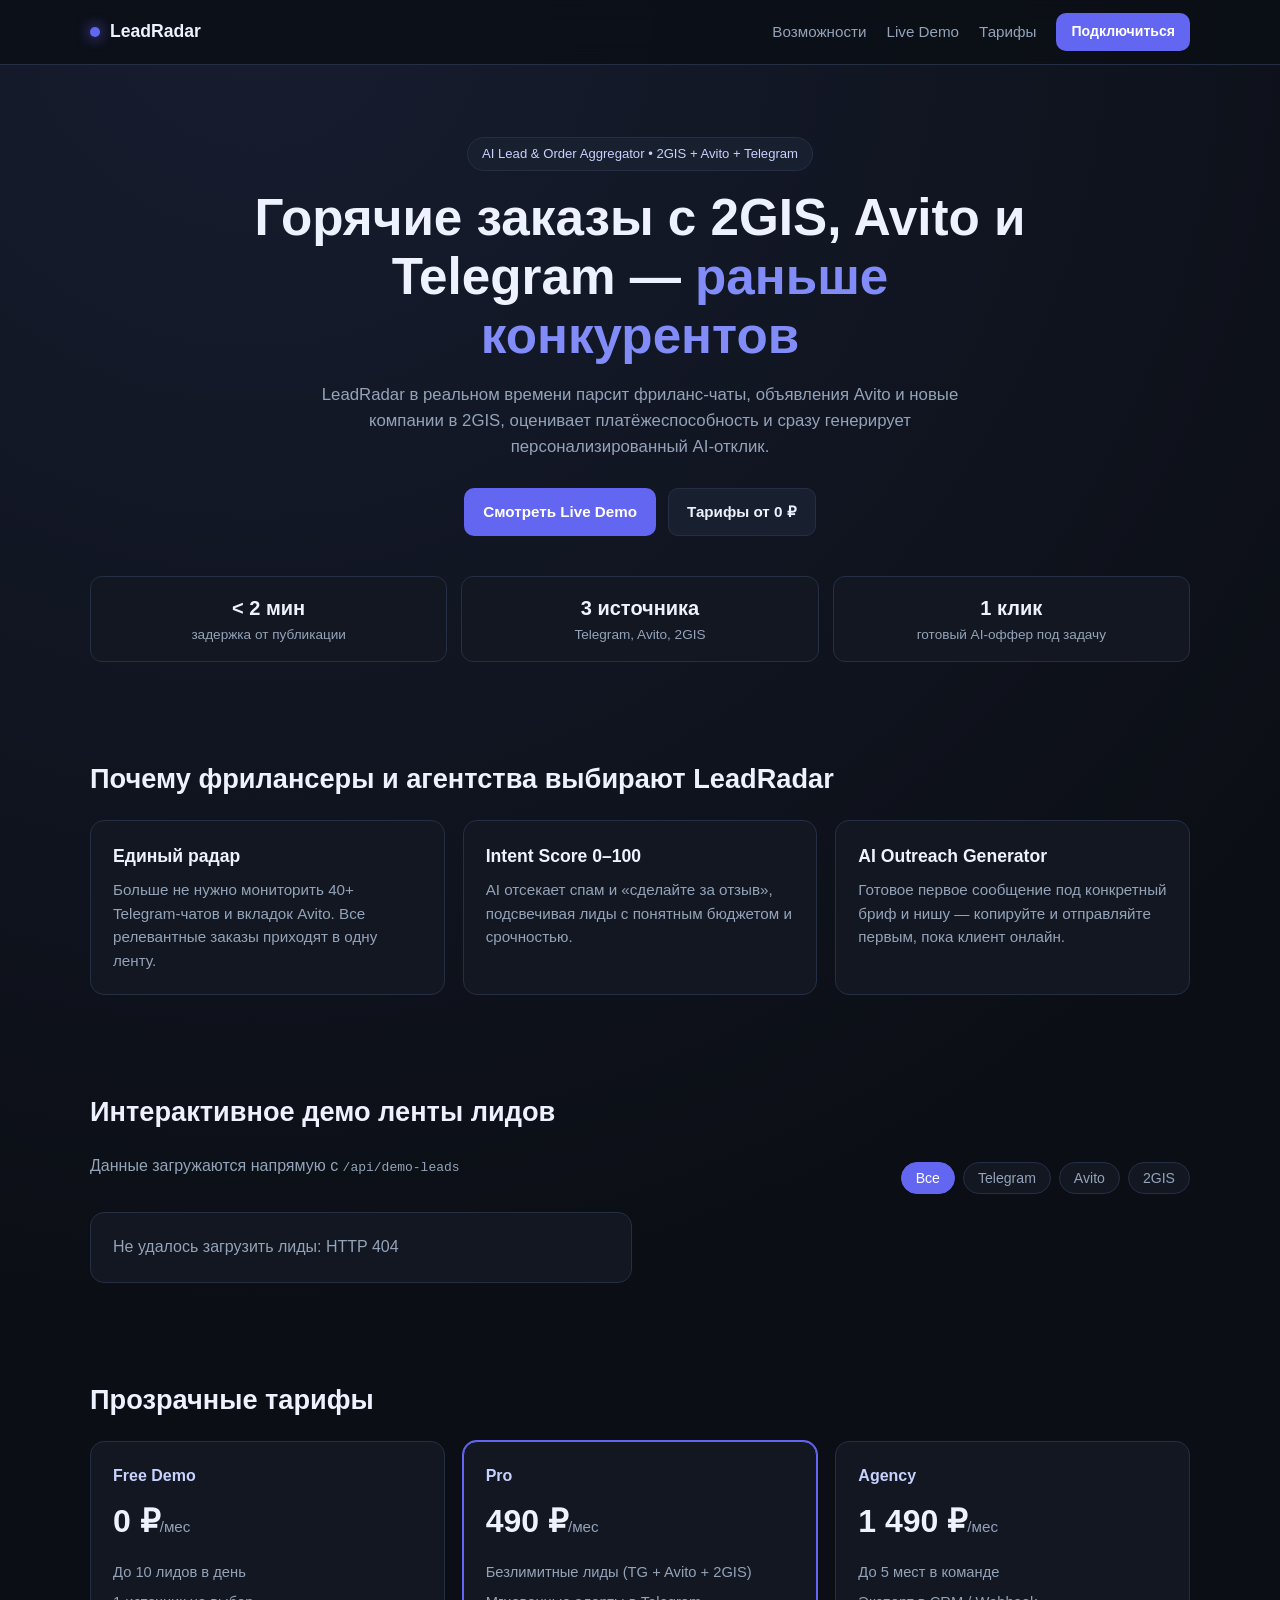
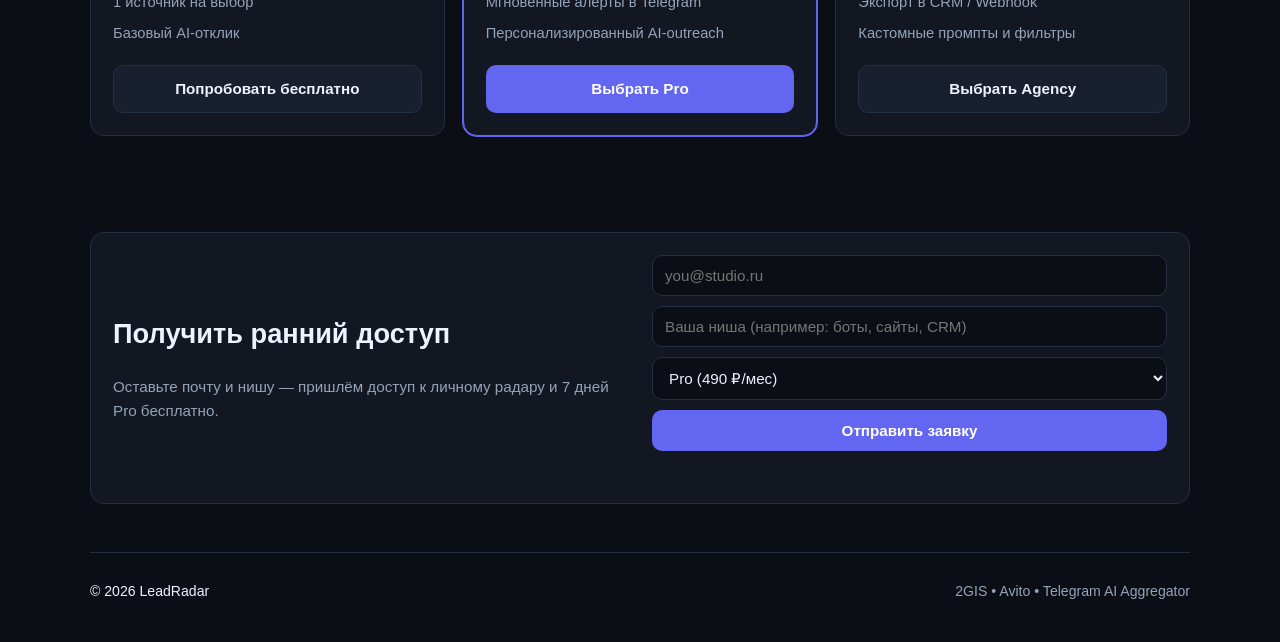
==== index.html @ 071c34d4 "feat: LeadRadar MVP (FastAPI + SaaS landing + anti-spam roadmap)" ====
<!DOCTYPE html>
<html lang="ru">
<head>
  <meta charset="UTF-8" />
  <meta name="viewport" content="width=device-width, initial-scale=1.0" />
  <title>LeadRadar — AI-агрегатор лидов и заказов (2GIS, Avito, Telegram)</title>
  <link rel="stylesheet" href="styles.css" />
</head>
<body>
  <header class="nav">
    <div class="container nav-inner">
      <a href="#" class="brand">
        <span class="brand-dot"></span>
        <span>LeadRadar</span>
      </a>
      <nav class="nav-links">
        <a href="#features">Возможности</a>
        <a href="#demo">Live Demo</a>
        <a href="#pricing">Тарифы</a>
        <a href="#waitlist" class="btn btn-sm btn-primary">Подключиться</a>
      </nav>
    </div>
  </header>

  <main>
    <section class="hero container">
      <div class="badge">AI Lead &amp; Order Aggregator • 2GIS + Avito + Telegram</div>
      <h1>Горячие заказы с 2GIS, Avito и Telegram — <span class="accent">раньше конкурентов</span></h1>
      <p class="hero-sub">
        LeadRadar в реальном времени парсит фриланс-чаты, объявления Avito и новые компании в 2GIS,
        оценивает платёжеспособность и сразу генерирует персонализированный AI-отклик.
      </p>
      <div class="hero-actions">
        <a href="#demo" class="btn btn-primary">Смотреть Live Demo</a>
        <a href="#pricing" class="btn btn-ghost">Тарифы от 0 ₽</a>
      </div>
      <div class="hero-stats">
        <div class="stat"><strong>&lt; 2 мин</strong><span>задержка от публикации</span></div>
        <div class="stat"><strong>3 источника</strong><span>Telegram, Avito, 2GIS</span></div>
        <div class="stat"><strong>1 клик</strong><span>готовый AI-оффер под задачу</span></div>
      </div>
    </section>

    <section id="features" class="section container">
      <h2>Почему фрилансеры и агентства выбирают LeadRadar</h2>
      <div class="grid-3">
        <article class="card">
          <h3>Единый радар</h3>
          <p>Больше не нужно мониторить 40+ Telegram-чатов и вкладок Avito. Все релевантные заказы приходят в одну ленту.</p>
        </article>
        <article class="card">
          <h3>Intent Score 0–100</h3>
          <p>AI отсекает спам и «сделайте за отзыв», подсвечивая лиды с понятным бюджетом и срочностью.</p>
        </article>
        <article class="card">
          <h3>AI Outreach Generator</h3>
          <p>Готовое первое сообщение под конкретный бриф и нишу — копируйте и отправляйте первым, пока клиент онлайн.</p>
        </article>
      </div>
    </section>

    <section id="demo" class="section container">
      <div class="section-head">
        <div>
          <h2>Интерактивное демо ленты лидов</h2>
          <p class="muted">Данные загружаются напрямую с <code>/api/demo-leads</code></p>
        </div>
        <div class="filter-group" role="group" aria-label="Фильтр источников">
          <button class="chip active" data-source="all">Все</button>
          <button class="chip" data-source="Telegram">Telegram</button>
          <button class="chip" data-source="Avito">Avito</button>
          <button class="chip" data-source="2GIS">2GIS</button>
        </div>
      </div>
      <div id="leads-container" class="leads-grid">
        <div class="card muted">Загрузка демо-лидов...</div>
      </div>
    </section>

    <section id="pricing" class="section container">
      <h2>Прозрачные тарифы</h2>
      <div class="grid-3">
        <article class="card pricing-card">
          <div class="tier">Free Demo</div>
          <div class="price">0 ₽<span>/мес</span></div>
          <ul>
            <li>До 10 лидов в день</li>
            <li>1 источник на выбор</li>
            <li>Базовый AI-отклик</li>
          </ul>
          <a href="#waitlist" class="btn btn-ghost full" data-select-plan="free">Попробовать бесплатно</a>
        </article>

        <article class="card pricing-card featured">
          <div class="tier">Pro</div>
          <div class="price">490 ₽<span>/мес</span></div>
          <ul>
            <li>Безлимитные лиды (TG + Avito + 2GIS)</li>
            <li>Мгновенные алерты в Telegram</li>
            <li>Персонализированный AI-outreach</li>
          </ul>
          <a href="#waitlist" class="btn btn-primary full" data-select-plan="pro">Выбрать Pro</a>
        </article>

        <article class="card pricing-card">
          <div class="tier">Agency</div>
          <div class="price">1 490 ₽<span>/мес</span></div>
          <ul>
            <li>До 5 мест в команде</li>
            <li>Экспорт в CRM / Webhook</li>
            <li>Кастомные промпты и фильтры</li>
          </ul>
          <a href="#waitlist" class="btn btn-ghost full" data-select-plan="agency">Выбрать Agency</a>
        </article>
      </div>
    </section>

    <section id="waitlist" class="section container">
      <div class="card waitlist-box">
        <div>
          <h2>Получить ранний доступ</h2>
          <p class="muted">Оставьте почту и нишу — пришлём доступ к личному радару и 7 дней Pro бесплатно.</p>
        </div>
        <form id="waitlist-form" class="waitlist-form">
          <input type="email" id="email" name="email" placeholder="you@studio.ru" required />
          <input type="text" id="niche" name="niche" placeholder="Ваша ниша (например: боты, сайты, CRM)" />
          <select id="plan" name="plan">
            <option value="free">Free Demo (0 ₽/мес)</option>
            <option value="pro" selected>Pro (490 ₽/мес)</option>
            <option value="agency">Agency (1 490 ₽/мес)</option>
          </select>
          <button type="submit" class="btn btn-primary">Отправить заявку</button>
          <p id="waitlist-status" class="form-status" aria-live="polite"></p>
        </form>
      </div>
    </section>
  </main>

  <footer class="footer container">
    <span>© 2026 LeadRadar</span>
    <span class="muted">2GIS • Avito • Telegram AI Aggregator</span>
  </footer>

  <script src="app.js"></script>
</body>
</html>
---- styles.css ----
:root {
  --bg: #0b0e14;
  --surface: #121722;
  --surface-2: #181f2e;
  --border: #252f44;
  --text: #eef2ff;
  --muted: #94a3b8;
  --accent: #6366f1;
  --accent-hover: #4f46e5;
  --green: #10b981;
}

* {
  box-sizing: border-box;
}

body {
  margin: 0;
  font-family: Inter, -apple-system, BlinkMacSystemFont, "Segoe UI", Roboto, sans-serif;
  background: radial-gradient(circle at 20% 0%, #171d30 0%, var(--bg) 55%);
  color: var(--text);
  line-height: 1.55;
}

a {
  color: inherit;
  text-decoration: none;
}

.container {
  width: min(1100px, 92%);
  margin: 0 auto;
}

.nav {
  position: sticky;
  top: 0;
  z-index: 20;
  backdrop-filter: blur(10px);
  background: rgba(11, 14, 20, 0.8);
  border-bottom: 1px solid var(--border);
}

.nav-inner {
  display: flex;
  align-items: center;
  justify-content: space-between;
  height: 64px;
}

.brand {
  display: inline-flex;
  align-items: center;
  gap: 10px;
  font-weight: 700;
  font-size: 1.1rem;
}

.brand-dot {
  width: 10px;
  height: 10px;
  border-radius: 50%;
  background: var(--accent);
  box-shadow: 0 0 14px var(--accent);
}

.nav-links {
  display: flex;
  align-items: center;
  gap: 20px;
  font-size: 0.95rem;
  color: var(--muted);
}

.nav-links a:hover {
  color: var(--text);
}

.hero {
  padding: 72px 0 48px;
  text-align: center;
}

.badge {
  display: inline-block;
  padding: 6px 14px;
  border-radius: 999px;
  background: var(--surface-2);
  border: 1px solid var(--border);
  color: #c7d2fe;
  font-size: 0.82rem;
  margin-bottom: 18px;
}

h1 {
  font-size: clamp(2rem, 4.5vw, 3.2rem);
  line-height: 1.15;
  margin: 0 auto 16px;
  max-width: 820px;
}

.accent {
  color: #818cf8;
}

.hero-sub {
  max-width: 660px;
  margin: 0 auto 28px;
  color: var(--muted);
  font-size: 1.05rem;
}

.hero-actions {
  display: flex;
  justify-content: center;
  gap: 12px;
  flex-wrap: wrap;
}

.hero-stats {
  margin-top: 40px;
  display: grid;
  grid-template-columns: repeat(3, minmax(0, 1fr));
  gap: 14px;
}

.stat {
  background: var(--surface);
  border: 1px solid var(--border);
  border-radius: 12px;
  padding: 16px;
  display: flex;
  flex-direction: column;
}

.stat strong {
  font-size: 1.25rem;
}

.stat span {
  font-size: 0.85rem;
  color: var(--muted);
}

.section {
  padding: 48px 0;
}

h2 {
  font-size: 1.7rem;
  margin: 0 0 20px;
}

.grid-3 {
  display: grid;
  grid-template-columns: repeat(3, minmax(0, 1fr));
  gap: 18px;
}

.card {
  background: var(--surface);
  border: 1px solid var(--border);
  border-radius: 14px;
  padding: 22px;
}

.card h3 {
  margin: 0 0 8px;
  font-size: 1.1rem;
}

.card p {
  margin: 0;
  color: var(--muted);
  font-size: 0.95rem;
}

.section-head {
  display: flex;
  justify-content: space-between;
  align-items: flex-end;
  gap: 16px;
  flex-wrap: wrap;
  margin-bottom: 18px;
}

.filter-group {
  display: flex;
  gap: 8px;
  flex-wrap: wrap;
}

.chip {
  background: var(--surface);
  color: var(--muted);
  border: 1px solid var(--border);
  border-radius: 999px;
  padding: 7px 14px;
  cursor: pointer;
  font-size: 0.88rem;
}

.chip.active,
.chip:hover {
  background: var(--accent);
  color: #fff;
  border-color: var(--accent);
}

.leads-grid {
  display: grid;
  grid-template-columns: repeat(2, minmax(0, 1fr));
  gap: 16px;
}

.lead-top {
  display: flex;
  justify-content: space-between;
  align-items: center;
  gap: 8px;
  margin-bottom: 10px;
  font-size: 0.82rem;
}

.source-tag {
  padding: 3px 10px;
  border-radius: 999px;
  background: var(--surface-2);
  border: 1px solid var(--border);
  color: #c7d2fe;
}

.score-tag {
  color: var(--green);
  font-weight: 600;
}

.lead-meta {
  display: flex;
  gap: 14px;
  margin: 10px 0 12px;
  font-size: 0.85rem;
  color: var(--muted);
}

.outreach-box {
  background: var(--bg);
  border: 1px solid var(--border);
  border-radius: 10px;
  padding: 12px;
  font-size: 0.88rem;
  color: #dbeafe;
}

.outreach-label {
  display: block;
  font-size: 0.75rem;
  text-transform: uppercase;
  letter-spacing: 0.04em;
  color: #818cf8;
  margin-bottom: 4px;
}

.pricing-card.featured {
  border-color: var(--accent);
  box-shadow: 0 0 0 1px var(--accent);
}

.tier {
  font-weight: 600;
  color: #c7d2fe;
}

.price {
  font-size: 2rem;
  font-weight: 700;
  margin: 8px 0 14px;
}

.price span {
  font-size: 0.95rem;
  color: var(--muted);
  font-weight: 400;
}

.pricing-card ul {
  list-style: none;
  padding: 0;
  margin: 0 0 20px;
  display: grid;
  gap: 8px;
  color: var(--muted);
  font-size: 0.92rem;
}

.btn {
  display: inline-flex;
  align-items: center;
  justify-content: center;
  border-radius: 10px;
  padding: 11px 18px;
  font-weight: 600;
  font-size: 0.95rem;
  border: 1px solid transparent;
  cursor: pointer;
}

.btn-sm {
  padding: 7px 14px;
  font-size: 0.88rem;
}

.btn-primary {
  background: var(--accent);
  color: #fff;
}

.btn-primary:hover {
  background: var(--accent-hover);
}

.btn-ghost {
  background: var(--surface-2);
  border-color: var(--border);
  color: var(--text);
}

.full {
  width: 100%;
}

.waitlist-box {
  display: grid;
  grid-template-columns: 1fr 1fr;
  gap: 24px;
  align-items: center;
}

.waitlist-form {
  display: grid;
  gap: 10px;
}

.waitlist-form input,
.waitlist-form select {
  width: 100%;
  padding: 11px 12px;
  border-radius: 10px;
  border: 1px solid var(--border);
  background: var(--bg);
  color: var(--text);
  font-size: 0.95rem;
}

.form-status {
  margin: 4px 0 0;
  font-size: 0.88rem;
  color: var(--green);
  min-height: 20px;
}

.muted {
  color: var(--muted);
}

.footer {
  padding: 28px 0 40px;
  border-top: 1px solid var(--border);
  display: flex;
  justify-content: space-between;
  font-size: 0.88rem;
}

@media (max-width: 820px) {
  .grid-3,
  .leads-grid,
  .waitlist-box,
  .hero-stats {
    grid-template-columns: 1fr;
  }
  .nav-links a:not(.btn) {
    display: none;
  }
}
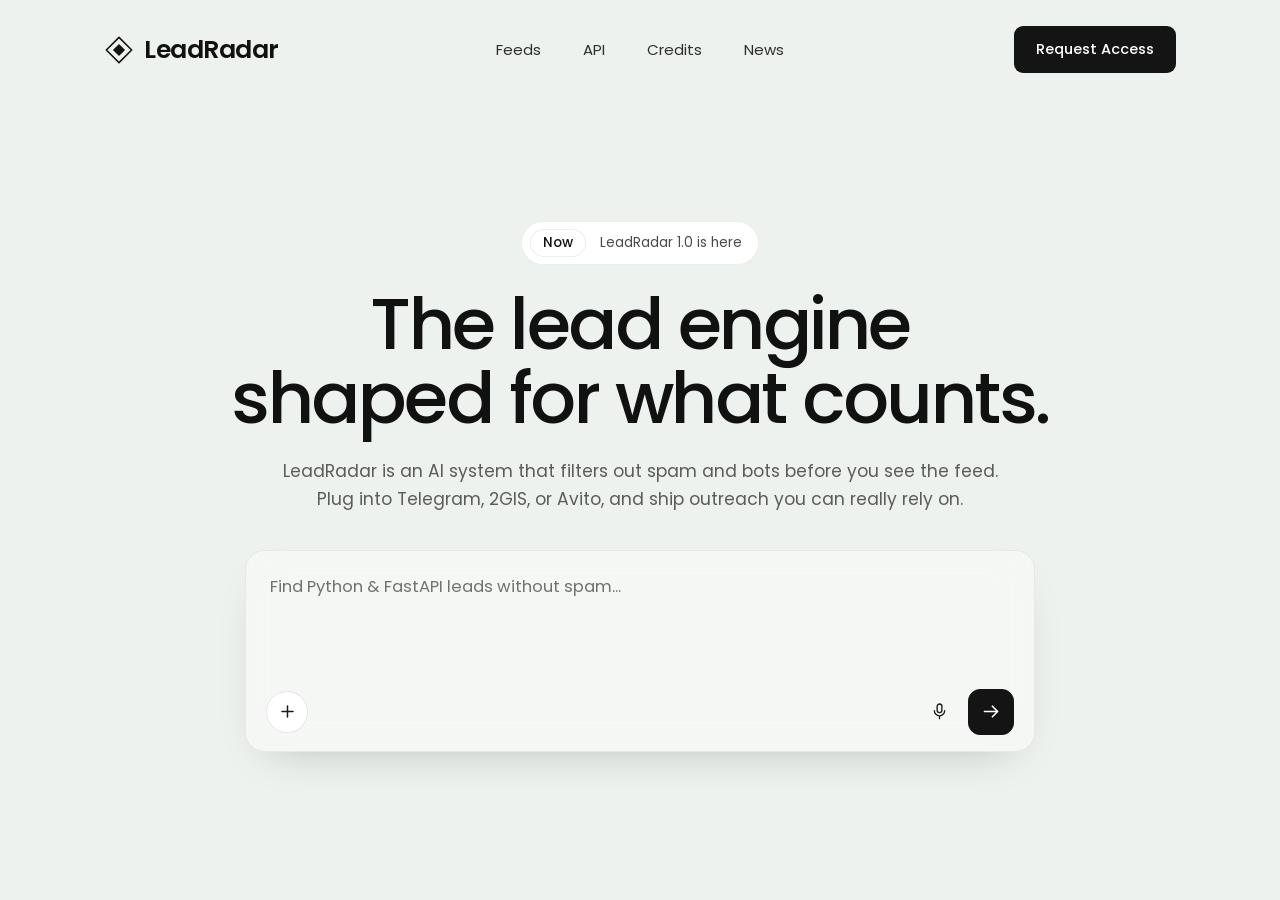
==== commit 122515ef: "feat: JungleMind-style LeadRadar hero + free aiogram TG bot" ====
--- a/index.html
+++ b/index.html
@@ -1,146 +1,604 @@
 <!DOCTYPE html>
-<html lang="ru">
+<html lang="en">
 <head>
-  <meta charset="UTF-8" />
-  <meta name="viewport" content="width=device-width, initial-scale=1.0" />
-  <title>LeadRadar — AI-агрегатор лидов и заказов (2GIS, Avito, Telegram)</title>
-  <link rel="stylesheet" href="styles.css" />
+  <meta charset="UTF-8">
+  <meta name="viewport" content="width=device-width, initial-scale=1">
+  <title>LeadRadar — The lead engine shaped for what counts.</title>
+  <link rel="preconnect" href="https://fonts.googleapis.com">
+  <link rel="preconnect" href="https://fonts.gstatic.com" crossorigin>
+  <link href="https://fonts.googleapis.com/css2?family=Poppins:wght@400;500;600&display=swap" rel="stylesheet">
+  <style>
+    :root {
+      --ink: #111111;
+      --muted: #5c5c5c;
+      --card: rgba(248, 248, 246, 0.97);
+      --shell: 1120px;
+      --ease: cubic-bezier(0.16, 1, 0.3, 1);
+    }
+
+    *, *::before, *::after { box-sizing: border-box; }
+
+    html, body {
+      margin: 0;
+      padding: 0;
+      background: #eef2ee;
+      overflow-x: hidden;
+      font-family: "Poppins", -apple-system, BlinkMacSystemFont, "Segoe UI", Helvetica, Arial, sans-serif;
+      color: var(--ink);
+      -webkit-font-smoothing: antialiased;
+    }
+
+    body.menu-open { overflow: hidden; }
+
+    /* HERO SHELL */
+    .hero {
+      position: relative;
+      height: 100vh;
+      height: 100svh;
+      min-height: 620px;
+      width: 100%;
+      overflow: hidden;
+      display: flex;
+      flex-direction: column;
+    }
+
+    .hero__bg {
+      position: absolute;
+      inset: 0;
+      z-index: 0;
+      animation: fade-in 1.15s var(--ease) both;
+    }
+
+    .hero__bg video {
+      position: absolute;
+      inset: 0;
+      width: 100%;
+      height: 100%;
+      object-fit: fill;
+    }
+
+    .hero__inner {
+      position: relative;
+      z-index: 2;
+      display: flex;
+      flex-direction: column;
+      flex: 1 1 auto;
+      min-height: 0;
+    }
+
+    /* NAV BAR */
+    .nav {
+      position: relative;
+      z-index: 70;
+      width: 100%;
+      max-width: var(--shell);
+      margin: 0 auto;
+      padding: 26px 24px 0;
+      display: grid;
+      grid-template-columns: 1fr auto 1fr;
+      align-items: center;
+      gap: 16px;
+    }
+
+    .brand {
+      display: inline-flex;
+      align-items: center;
+      gap: 10px;
+      font-size: 25px;
+      font-weight: 600;
+      letter-spacing: -0.02em;
+      color: var(--ink);
+      text-decoration: none;
+    }
+
+    .brand svg {
+      width: 30px;
+      height: 30px;
+      display: block;
+    }
+
+    .nav__links {
+      display: flex;
+      align-items: center;
+      gap: 42px;
+      list-style: none;
+      margin: 0;
+      padding: 0;
+    }
+
+    .nav__links a {
+      font-size: 15px;
+      font-weight: 400;
+      color: #1a1a1a;
+      text-decoration: none;
+      opacity: 0.9;
+      transition: opacity 0.18s ease;
+    }
+
+    .nav__links a:hover { opacity: 0.55; }
+
+    .nav__cta { justify-self: end; }
+
+    /* HAMBURGER */
+    .nav__toggle {
+      display: none;
+      align-items: center;
+      justify-content: center;
+      width: 44px;
+      height: 44px;
+      margin-right: -10px;
+      padding: 0;
+      border: 0;
+      background: transparent;
+      cursor: pointer;
+      -webkit-tap-highlight-color: transparent;
+    }
+
+    .nav__toggle-box {
+      position: relative;
+      display: block;
+      width: 22px;
+      height: 14px;
+    }
+
+    .nav__toggle .bar {
+      position: absolute;
+      left: 0;
+      width: 100%;
+      height: 1.8px;
+      border-radius: 2px;
+      background: #141414;
+      transition: transform 0.55s var(--ease), width 0.45s var(--ease);
+    }
+
+    .bar--top { top: 0; }
+    .bar--bot { bottom: 0; width: 70%; }
+    .nav__toggle:hover .bar--bot { width: 100%; }
+    .nav__toggle[aria-expanded="true"] .bar--top { transform: translateY(6.1px) rotate(45deg); }
+    .nav__toggle[aria-expanded="true"] .bar--bot { width: 100%; transform: translateY(-6.1px) rotate(-45deg); }
+
+    .nav .menu__cta { display: none; }
+
+    .btn-dark {
+      display: inline-flex;
+      align-items: center;
+      justify-content: center;
+      background: #141414;
+      color: #fff;
+      font-family: inherit;
+      font-size: 14.5px;
+      font-weight: 500;
+      padding: 13px 22px;
+      border: 0;
+      border-radius: 9px;
+      white-space: nowrap;
+      text-decoration: none;
+      cursor: pointer;
+      transition: background 0.18s ease, transform 0.18s ease;
+    }
+
+    .btn-dark:hover {
+      background: #000;
+      transform: translateY(-1px);
+    }
+
+    /* CENTRE STACK */
+    .stage {
+      flex: 1 1 auto;
+      min-height: 0;
+      display: flex;
+      flex-direction: column;
+      align-items: center;
+      justify-content: center;
+      text-align: center;
+      padding: 24px;
+      gap: clamp(18px, 2.4vh, 26px);
+    }
+
+    .badge {
+      display: inline-flex;
+      align-items: center;
+      gap: 14px;
+      background: rgba(255, 255, 255, 0.94);
+      border: 1px solid rgba(0, 0, 0, 0.07);
+      border-radius: 999px;
+      padding: 7px 16px 7px 8px;
+      font-size: 13.5px;
+      color: #4a4a4a;
+    }
+
+    .badge__tag {
+      background: rgba(255, 255, 255, 0.95);
+      border: 1px solid rgba(0, 0, 0, 0.07);
+      border-radius: 999px;
+      padding: 3px 12px;
+      font-size: 13.5px;
+      font-weight: 500;
+      color: #111;
+    }
+
+    .headline {
+      margin: 0;
+      font-size: clamp(32px, 5.7vw, 72px);
+      line-height: 1.03;
+      font-weight: 500;
+      letter-spacing: -0.035em;
+      max-width: 20ch;
+    }
+
+    .sub {
+      margin: 0;
+      font-size: clamp(14px, 1.35vw, 17.5px);
+      line-height: 1.65;
+      font-weight: 400;
+      color: var(--muted);
+      max-width: 66ch;
+    }
+
+    .brk { display: none; }
+
+    @media (min-width: 900px) {
+      .brk { display: inline; }
+      .stage .headline { max-width: none; }
+      .stage .sub { max-width: none; }
+    }
+
+    /* PROMPT CARD */
+    .prompt {
+      width: min(790px, 100%);
+      background: rgba(255, 255, 255, 0.42);
+      -webkit-backdrop-filter: blur(18px) saturate(1.15);
+      backdrop-filter: blur(18px) saturate(1.15);
+      border: 1px solid rgba(0, 0, 0, 0.06);
+      border-radius: 20px;
+      padding: 22px 20px 16px;
+      text-align: left;
+      box-shadow: 0 18px 44px -26px rgba(0, 0, 0, 0.28);
+      margin-top: clamp(6px, 1.6vh, 16px);
+    }
+
+    .sr-only {
+      position: absolute;
+      width: 1px;
+      height: 1px;
+      overflow: hidden;
+      clip: rect(0 0 0 0);
+      white-space: nowrap;
+    }
+
+    .prompt__input {
+      width: 100%;
+      border: 0;
+      outline: 0;
+      resize: none;
+      background: transparent;
+      font-family: inherit;
+      font-size: 16.5px;
+      line-height: 1.5;
+      color: var(--ink);
+      min-height: clamp(56px, 11vh, 108px);
+      padding: 2px 4px;
+    }
+
+    .prompt__input::placeholder {
+      color: #3d3d3d;
+      opacity: 0.72;
+    }
+
+    .prompt__bar {
+      display: flex;
+      align-items: center;
+      justify-content: space-between;
+      gap: 12px;
+      margin-top: 10px;
+    }
+
+    .prompt__right {
+      display: flex;
+      align-items: center;
+      gap: 12px;
+    }
+
+    .icon-btn {
+      display: inline-flex;
+      align-items: center;
+      justify-content: center;
+      width: 42px;
+      height: 42px;
+      border-radius: 50%;
+      border: 1px solid rgba(0, 0, 0, 0.1);
+      background: #fff;
+      color: #1a1a1a;
+      cursor: pointer;
+      padding: 0;
+      transition: background 0.18s ease;
+    }
+
+    .icon-btn:hover { background: #f1f1ef; }
+    .icon-btn--bare { border: 0; background: transparent; width: 34px; }
+    .icon-btn--bare:hover { background: rgba(0, 0, 0, 0.05); }
+    .icon-btn--send {
+      background: #141414;
+      border-color: #141414;
+      color: #fff;
+      width: 46px;
+      height: 46px;
+      border-radius: 12px;
+    }
+    .icon-btn--send:hover { background: #000; }
+    .icon-btn svg { width: 19px; height: 19px; }
+    .icon-btn--send svg { width: 21px; height: 21px; }
+
+    /* ENTRANCE ANIMATION */
+    @keyframes rise {
+      from { opacity: 0; transform: translate3d(0, 18px, 0); }
+      to { opacity: 1; transform: translate3d(0, 0, 0); }
+    }
+
+    @keyframes fade-in {
+      from { opacity: 0; }
+      to { opacity: 1; }
+    }
+
+    .rise {
+      animation: rise 0.9s var(--ease) both;
+      animation-delay: calc(var(--i, 0) * 70ms);
+    }
+
+    /* MOBILE MENU */
+    @media (max-width: 900px) {
+      .nav {
+        display: flex;
+        align-items: center;
+        gap: 12px;
+        padding: 18px 20px 0;
+      }
+
+      .brand, .nav__toggle {
+        position: relative;
+        z-index: 80;
+      }
+
+      .brand { font-size: 21px; margin-right: auto; }
+      .brand svg { width: 25px; height: 25px; }
+      .btn-dark { padding: 11px 17px; font-size: 13.5px; }
+      .nav__toggle { display: inline-flex; }
+
+      .nav__nav {
+        position: fixed;
+        inset: 0;
+        z-index: 60;
+        display: flex;
+        flex-direction: column;
+        align-items: center;
+        justify-content: center;
+        gap: 30px;
+        padding: 92px 28px 46px;
+        background: #fafbf9;
+        opacity: 0;
+        visibility: hidden;
+        transform: translateY(-12px);
+        transition: opacity 0.45s var(--ease), transform 0.45s var(--ease), visibility 0s linear 0.45s;
+      }
+
+      .nav__nav.is-open {
+        opacity: 1;
+        visibility: visible;
+        transform: translateY(0);
+        transition: opacity 0.6s var(--ease), transform 0.6s var(--ease), visibility 0s linear 0s;
+      }
+
+      .nav__links {
+        flex-direction: column;
+        gap: 2px;
+        width: 100%;
+        max-width: 340px;
+      }
+
+      .nav__links li { overflow: hidden; }
+
+      .nav__links a {
+        display: block;
+        padding: 9px 0;
+        text-align: center;
+        font-size: clamp(26px, 7.4vw, 34px);
+        font-weight: 500;
+        letter-spacing: -0.03em;
+        opacity: 0;
+        transform: translateY(115%);
+        transition: opacity 0.5s var(--ease), transform 0.7s var(--ease);
+      }
+
+      .nav__links a:hover { opacity: 0; }
+      .nav__nav.is-open .nav__links a { opacity: 1; transform: translateY(0); }
+      .nav__nav.is-open .nav__links a:hover { opacity: 0.55; }
+
+      .nav__nav.is-open .nav__links li:nth-child(1) a { transition-delay: 0.12s; }
+      .nav__nav.is-open .nav__links li:nth-child(2) a { transition-delay: 0.18s; }
+      .nav__nav.is-open .nav__links li:nth-child(3) a { transition-delay: 0.24s; }
+      .nav__nav.is-open .nav__links li:nth-child(4) a { transition-delay: 0.30s; }
+
+      .nav__links .rise { animation: none; }
+
+      .menu__cta {
+        opacity: 0;
+        transform: translateY(16px);
+        transition: opacity 0.5s var(--ease), transform 0.6s var(--ease), background 0.18s ease;
+      }
+
+      .nav__nav.is-open .menu__cta {
+        opacity: 1;
+        transform: translateY(0);
+        transition-delay: 0.36s;
+      }
+    }
+
+    /* PHONE */
+    @media (max-width: 640px) {
+      .hero { min-height: 560px; }
+      .nav__cta { display: none; }
+      .nav .menu__cta {
+        display: inline-flex;
+        width: 100%;
+        max-width: 340px;
+        padding: 15px 22px;
+        font-size: 15px;
+        border-radius: 11px;
+      }
+      .stage { padding: 16px 18px 22px; gap: 16px; }
+      .headline { font-size: clamp(26px, 7.6vw, 36px); max-width: 13ch; letter-spacing: -0.03em; }
+      .sub { font-size: 14px; line-height: 1.6; max-width: 40ch; }
+      .badge { font-size: 12px; padding: 6px 13px 6px 6px; gap: 10px; }
+      .badge__tag { font-size: 12px; padding: 3px 10px; }
+      .prompt { border-radius: 17px; padding: 16px 14px 12px; }
+      .prompt__input { font-size: 16px; min-height: 62px; }
+      .icon-btn { width: 38px; height: 38px; }
+      .icon-btn--bare { width: 32px; }
+      .icon-btn--send { width: 42px; height: 42px; border-radius: 11px; }
+    }
+
+    /* LANDSCAPE PHONES */
+    @media (max-height: 560px) and (orientation: landscape) {
+      .hero { height: auto; min-height: 100svh; }
+      .stage { padding-block: 34px; }
+      .prompt__input { min-height: 48px; }
+    }
+
+    /* REDUCED MOTION */
+    @media (prefers-reduced-motion: reduce) {
+      .hero__bg video { display: none; }
+      .hero__bg, .rise { animation: none !important; }
+      .nav__nav, .nav__nav .nav__links a, .menu__cta, .nav__toggle .bar {
+        transition-duration: 0.01ms !important;
+        transition-delay: 0s !important;
+      }
+      .nav__nav, .nav__nav .nav__links a, .menu__cta { transform: none !important; }
+    }
+  </style>
 </head>
 <body>
-  <header class="nav">
-    <div class="container nav-inner">
-      <a href="#" class="brand">
-        <span class="brand-dot"></span>
-        <span>LeadRadar</span>
-      </a>
-      <nav class="nav-links">
-        <a href="#features">Возможности</a>
-        <a href="#demo">Live Demo</a>
-        <a href="#pricing">Тарифы</a>
-        <a href="#waitlist" class="btn btn-sm btn-primary">Подключиться</a>
-      </nav>
+  <section class="hero">
+    <div class="hero__bg">
+      <video autoplay muted loop playsinline preload="auto" poster="https://images.higgs.ai/?default=1&amp;output=webp&amp;url=https%3A%2F%2Fd8j0ntlcm91z4.cloudfront.net%2Fuser_38xzZboKViGWJOttwIXH07lWA1P%2Fhf_20260831_223518_f11bfa03-4e65-47e1-a4a7-30e42a7a8c2f.png&amp;w=1920&amp;q=85">
+        <source src="https://d8j0ntlcm91z4.cloudfront.net/user_38xzZboKViGWJOttwIXH07lWA1P/hf_20260831_232706_43757be4-2250-4f09-8cd7-23aebbf147ad.mp4" type="video/mp4">
+      </video>
     </div>
-  </header>
-
-  <main>
-    <section class="hero container">
-      <div class="badge">AI Lead &amp; Order Aggregator • 2GIS + Avito + Telegram</div>
-      <h1>Горячие заказы с 2GIS, Avito и Telegram — <span class="accent">раньше конкурентов</span></h1>
-      <p class="hero-sub">
-        LeadRadar в реальном времени парсит фриланс-чаты, объявления Avito и новые компании в 2GIS,
-        оценивает платёжеспособность и сразу генерирует персонализированный AI-отклик.
-      </p>
-      <div class="hero-actions">
-        <a href="#demo" class="btn btn-primary">Смотреть Live Demo</a>
-        <a href="#pricing" class="btn btn-ghost">Тарифы от 0 ₽</a>
-      </div>
-      <div class="hero-stats">
-        <div class="stat"><strong>&lt; 2 мин</strong><span>задержка от публикации</span></div>
-        <div class="stat"><strong>3 источника</strong><span>Telegram, Avito, 2GIS</span></div>
-        <div class="stat"><strong>1 клик</strong><span>готовый AI-оффер под задачу</span></div>
-      </div>
-    </section>
-
-    <section id="features" class="section container">
-      <h2>Почему фрилансеры и агентства выбирают LeadRadar</h2>
-      <div class="grid-3">
-        <article class="card">
-          <h3>Единый радар</h3>
-          <p>Больше не нужно мониторить 40+ Telegram-чатов и вкладок Avito. Все релевантные заказы приходят в одну ленту.</p>
-        </article>
-        <article class="card">
-          <h3>Intent Score 0–100</h3>
-          <p>AI отсекает спам и «сделайте за отзыв», подсвечивая лиды с понятным бюджетом и срочностью.</p>
-        </article>
-        <article class="card">
-          <h3>AI Outreach Generator</h3>
-          <p>Готовое первое сообщение под конкретный бриф и нишу — копируйте и отправляйте первым, пока клиент онлайн.</p>
-        </article>
-      </div>
-    </section>
-
-    <section id="demo" class="section container">
-      <div class="section-head">
-        <div>
-          <h2>Интерактивное демо ленты лидов</h2>
-          <p class="muted">Данные загружаются напрямую с <code>/api/demo-leads</code></p>
+
+    <div class="hero__inner">
+      <header class="nav">
+        <a class="brand" href="#">
+          <svg class="rise" style="--i:0" viewBox="0 0 32 32" fill="none" aria-hidden="true">
+            <path d="M16 2.5 29.5 16 16 29.5 2.5 16 16 2.5Z" stroke="#141414" stroke-width="1.7" stroke-linejoin="round"/>
+            <path d="M16 9.5 22.5 16 16 22.5 9.5 16 16 9.5Z" fill="#141414"/>
+          </svg>
+          <span class="rise" style="--i:1">LeadRadar</span>
+        </a>
+
+        <nav class="nav__nav" id="site-menu">
+          <ul class="nav__links">
+            <li class="rise" style="--i:2"><a href="#feeds">Feeds</a></li>
+            <li class="rise" style="--i:3"><a href="/api/demo-leads">API</a></li>
+            <li class="rise" style="--i:4"><a href="#pricing">Credits</a></li>
+            <li class="rise" style="--i:5"><a href="https://github.com/Goldiii-sudo/Lead--Radar" target="_blank" rel="noopener">News</a></li>
+          </ul>
+          <a class="btn-dark menu__cta" href="#access">Request Access</a>
+        </nav>
+
+        <div class="nav__cta rise" style="--i:6">
+          <a class="btn-dark" href="#access">Request Access</a>
         </div>
-        <div class="filter-group" role="group" aria-label="Фильтр источников">
-          <button class="chip active" data-source="all">Все</button>
-          <button class="chip" data-source="Telegram">Telegram</button>
-          <button class="chip" data-source="Avito">Avito</button>
-          <button class="chip" data-source="2GIS">2GIS</button>
+
+        <button class="nav__toggle rise" style="--i:6" id="menu-toggle" type="button" aria-label="Open menu" aria-expanded="false" aria-controls="site-menu">
+          <span class="nav__toggle-box" aria-hidden="true">
+            <span class="bar bar--top"></span>
+            <span class="bar bar--bot"></span>
+          </span>
+        </button>
+      </header>
+
+      <main class="stage">
+        <div class="badge rise" style="--i:8">
+          <span class="badge__tag">Now</span>
+          <span>LeadRadar 1.0 is here</span>
         </div>
-      </div>
-      <div id="leads-container" class="leads-grid">
-        <div class="card muted">Загрузка демо-лидов...</div>
-      </div>
-    </section>
-
-    <section id="pricing" class="section container">
-      <h2>Прозрачные тарифы</h2>
-      <div class="grid-3">
-        <article class="card pricing-card">
-          <div class="tier">Free Demo</div>
-          <div class="price">0 ₽<span>/мес</span></div>
-          <ul>
-            <li>До 10 лидов в день</li>
-            <li>1 источник на выбор</li>
-            <li>Базовый AI-отклик</li>
-          </ul>
-          <a href="#waitlist" class="btn btn-ghost full" data-select-plan="free">Попробовать бесплатно</a>
-        </article>
-
-        <article class="card pricing-card featured">
-          <div class="tier">Pro</div>
-          <div class="price">490 ₽<span>/мес</span></div>
-          <ul>
-            <li>Безлимитные лиды (TG + Avito + 2GIS)</li>
-            <li>Мгновенные алерты в Telegram</li>
-            <li>Персонализированный AI-outreach</li>
-          </ul>
-          <a href="#waitlist" class="btn btn-primary full" data-select-plan="pro">Выбрать Pro</a>
-        </article>
-
-        <article class="card pricing-card">
-          <div class="tier">Agency</div>
-          <div class="price">1 490 ₽<span>/мес</span></div>
-          <ul>
-            <li>До 5 мест в команде</li>
-            <li>Экспорт в CRM / Webhook</li>
-            <li>Кастомные промпты и фильтры</li>
-          </ul>
-          <a href="#waitlist" class="btn btn-ghost full" data-select-plan="agency">Выбрать Agency</a>
-        </article>
-      </div>
-    </section>
-
-    <section id="waitlist" class="section container">
-      <div class="card waitlist-box">
-        <div>
-          <h2>Получить ранний доступ</h2>
-          <p class="muted">Оставьте почту и нишу — пришлём доступ к личному радару и 7 дней Pro бесплатно.</p>
-        </div>
-        <form id="waitlist-form" class="waitlist-form">
-          <input type="email" id="email" name="email" placeholder="you@studio.ru" required />
-          <input type="text" id="niche" name="niche" placeholder="Ваша ниша (например: боты, сайты, CRM)" />
-          <select id="plan" name="plan">
-            <option value="free">Free Demo (0 ₽/мес)</option>
-            <option value="pro" selected>Pro (490 ₽/мес)</option>
-            <option value="agency">Agency (1 490 ₽/мес)</option>
-          </select>
-          <button type="submit" class="btn btn-primary">Отправить заявку</button>
-          <p id="waitlist-status" class="form-status" aria-live="polite"></p>
+
+        <h1 class="headline rise" style="--i:10">
+          The lead engine<br class="brk" /> shaped for what counts.
+        </h1>
+
+        <p class="sub rise" style="--i:12">
+          LeadRadar is an AI system that filters out spam and bots before you see the feed.<br class="brk" />
+          Plug into Telegram, 2GIS, or Avito, and ship outreach you can really rely on.
+        </p>
+
+        <form class="prompt rise" style="--i:14" onsubmit="return false;">
+          <label class="sr-only" for="prompt-input">Ask LeadRadar</label>
+          <textarea id="prompt-input" class="prompt__input" rows="3" placeholder="Find Python &amp; FastAPI leads without spam..."></textarea>
+          <div class="prompt__bar">
+            <button class="icon-btn rise" style="--i:16" type="button" aria-label="Add attachment">
+              <svg viewBox="0 0 24 24" fill="none" stroke="currentColor" stroke-width="1.9" stroke-linecap="round">
+                <path d="M12 5v14M5 12h14"/>
+              </svg>
+            </button>
+            <div class="prompt__right">
+              <button class="icon-btn icon-btn--bare rise" style="--i:17" type="button" aria-label="Use microphone">
+                <svg viewBox="0 0 24 24" fill="none" stroke="currentColor" stroke-width="1.7" stroke-linecap="round" stroke-linejoin="round">
+                  <rect x="9" y="2.5" width="6" height="11" rx="3"/>
+                  <path d="M5.5 11a6.5 6.5 0 0 0 13 0M12 17.5V21"/>
+                </svg>
+              </button>
+              <button class="icon-btn icon-btn--send rise" style="--i:18" type="submit" aria-label="Send message">
+                <svg viewBox="0 0 24 24" fill="none" stroke="currentColor" stroke-width="1.9" stroke-linecap="round" stroke-linejoin="round">
+                  <path d="M4 12h15M13 6l6 6-6 6"/>
+                </svg>
+              </button>
+            </div>
+          </div>
         </form>
-      </div>
-    </section>
-  </main>
-
-  <footer class="footer container">
-    <span>© 2026 LeadRadar</span>
-    <span class="muted">2GIS • Avito • Telegram AI Aggregator</span>
-  </footer>
-
-  <script src="app.js"></script>
+      </main>
+    </div>
+  </section>
+
+  <script>
+    (function () {
+      var toggle = document.getElementById('menu-toggle');
+      var menu = document.getElementById('site-menu');
+      if (!toggle || !menu) return;
+
+      function isOpen() {
+        return toggle.getAttribute('aria-expanded') === 'true';
+      }
+
+      function setMenu(open) {
+        toggle.setAttribute('aria-expanded', String(open));
+        toggle.setAttribute('aria-label', open ? 'Close menu' : 'Open menu');
+        menu.classList.toggle('is-open', open);
+        document.body.classList.toggle('menu-open', open);
+      }
+
+      toggle.addEventListener('click', function () {
+        setMenu(!isOpen());
+      });
+
+      menu.addEventListener('click', function (e) {
+        if (e.target && e.target.closest('a')) {
+          setMenu(false);
+        }
+      });
+
+      document.addEventListener('keydown', function (e) {
+        if (e.key === 'Escape' && isOpen()) {
+          setMenu(false);
+          toggle.focus();
+        }
+      });
+
+      window.addEventListener('resize', function () {
+        if (window.innerWidth > 900 && isOpen()) {
+          setMenu(false);
+        }
+      });
+    })();
+  </script>
 </body>
 </html>
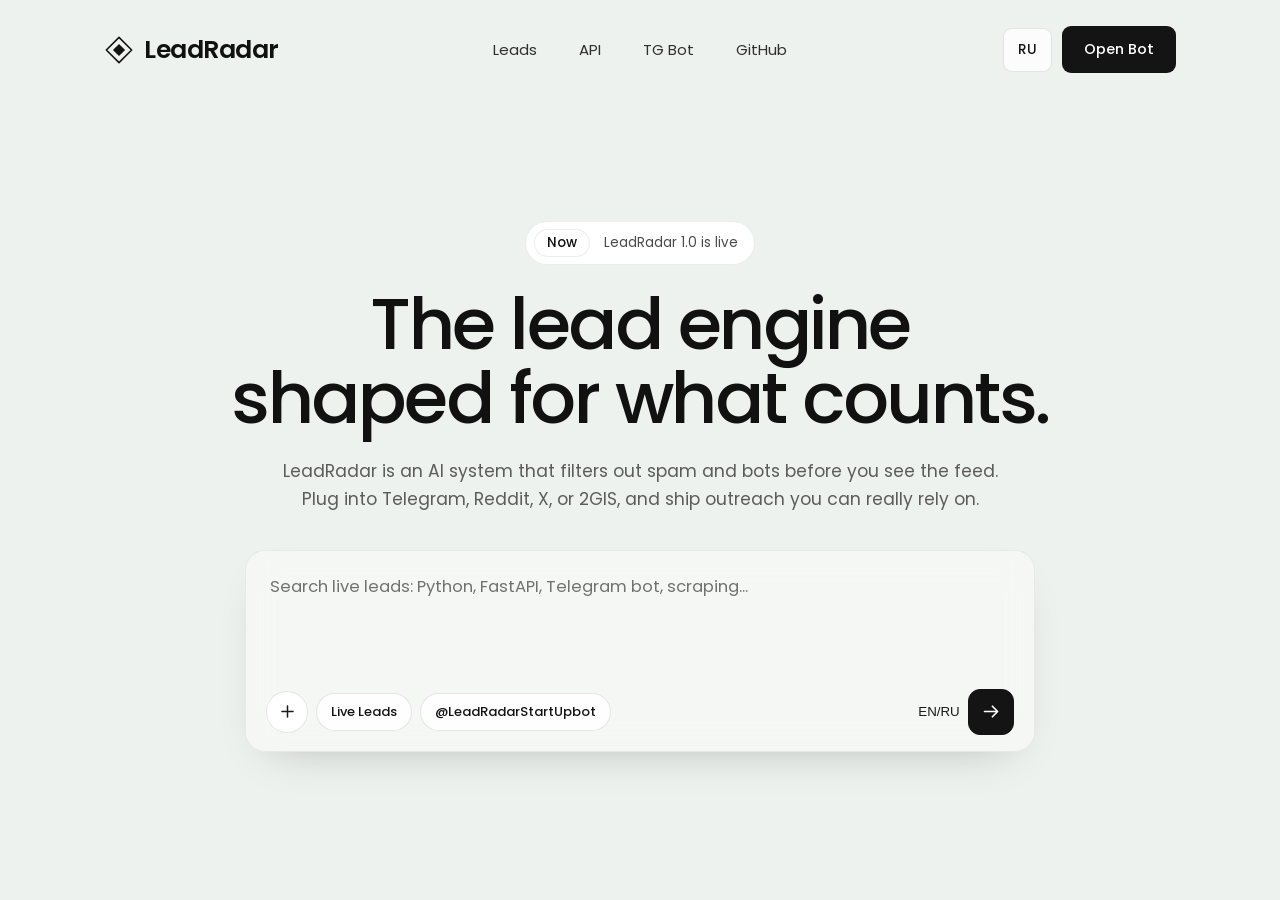
==== commit 7215667a: "feat: merge LeadRadar engine, EN/RU switcher, and @LeadRadarStartUpbot" ====
--- a/index.html
+++ b/index.html
@@ -30,7 +30,6 @@
 
     body.menu-open { overflow: hidden; }
 
-    /* HERO SHELL */
     .hero {
       position: relative;
       height: 100vh;
@@ -66,7 +65,6 @@
       min-height: 0;
     }
 
-    /* NAV BAR */
     .nav {
       position: relative;
       z-index: 70;
@@ -91,11 +89,7 @@
       text-decoration: none;
     }
 
-    .brand svg {
-      width: 30px;
-      height: 30px;
-      display: block;
-    }
+    .brand svg { width: 30px; height: 30px; display: block; }
 
     .nav__links {
       display: flex;
@@ -117,9 +111,31 @@
 
     .nav__links a:hover { opacity: 0.55; }
 
-    .nav__cta { justify-self: end; }
-
-    /* HAMBURGER */
+    .nav__cta {
+      justify-self: end;
+      display: inline-flex;
+      align-items: center;
+      gap: 10px;
+    }
+
+    .lang-btn {
+      display: inline-flex;
+      align-items: center;
+      justify-content: center;
+      background: rgba(255, 255, 255, 0.78);
+      color: #141414;
+      border: 1px solid rgba(0, 0, 0, 0.1);
+      border-radius: 9px;
+      padding: 11px 14px;
+      font-family: inherit;
+      font-size: 13.5px;
+      font-weight: 500;
+      cursor: pointer;
+      transition: background 0.18s ease;
+    }
+
+    .lang-btn:hover { background: #fff; }
+
     .nav__toggle {
       display: none;
       align-items: center;
@@ -134,23 +150,11 @@
       -webkit-tap-highlight-color: transparent;
     }
 
-    .nav__toggle-box {
-      position: relative;
-      display: block;
-      width: 22px;
-      height: 14px;
-    }
-
+    .nav__toggle-box { position: relative; display: block; width: 22px; height: 14px; }
     .nav__toggle .bar {
-      position: absolute;
-      left: 0;
-      width: 100%;
-      height: 1.8px;
-      border-radius: 2px;
-      background: #141414;
-      transition: transform 0.55s var(--ease), width 0.45s var(--ease);
-    }
-
+      position: absolute; left: 0; width: 100%; height: 1.8px; border-radius: 2px;
+      background: #141414; transition: transform 0.55s var(--ease), width 0.45s var(--ease);
+    }
     .bar--top { top: 0; }
     .bar--bot { bottom: 0; width: 70%; }
     .nav__toggle:hover .bar--bot { width: 100%; }
@@ -177,12 +181,8 @@
       transition: background 0.18s ease, transform 0.18s ease;
     }
 
-    .btn-dark:hover {
-      background: #000;
-      transform: translateY(-1px);
-    }
-
-    /* CENTRE STACK */
+    .btn-dark:hover { background: #000; transform: translateY(-1px); }
+
     .stage {
       flex: 1 1 auto;
       min-height: 0;
@@ -243,7 +243,6 @@
       .stage .sub { max-width: none; }
     }
 
-    /* PROMPT CARD */
     .prompt {
       width: min(790px, 100%);
       background: rgba(255, 255, 255, 0.42);
@@ -280,10 +279,7 @@
       padding: 2px 4px;
     }
 
-    .prompt__input::placeholder {
-      color: #3d3d3d;
-      opacity: 0.72;
-    }
+    .prompt__input::placeholder { color: #3d3d3d; opacity: 0.72; }
 
     .prompt__bar {
       display: flex;
@@ -293,11 +289,28 @@
       margin-top: 10px;
     }
 
-    .prompt__right {
-      display: flex;
-      align-items: center;
-      gap: 12px;
-    }
+    .prompt__left { display: flex; align-items: center; gap: 8px; flex-wrap: wrap; }
+    .prompt__right { display: flex; align-items: center; gap: 12px; }
+
+    .chip-btn {
+      display: inline-flex;
+      align-items: center;
+      gap: 6px;
+      height: 38px;
+      padding: 0 14px;
+      border-radius: 999px;
+      border: 1px solid rgba(0, 0, 0, 0.1);
+      background: rgba(255, 255, 255, 0.88);
+      color: #141414;
+      font-family: inherit;
+      font-size: 13px;
+      font-weight: 500;
+      text-decoration: none;
+      cursor: pointer;
+      transition: background 0.18s ease;
+    }
+
+    .chip-btn:hover { background: #fff; }
 
     .icon-btn {
       display: inline-flex;
@@ -329,7 +342,73 @@
     .icon-btn svg { width: 19px; height: 19px; }
     .icon-btn--send svg { width: 21px; height: 21px; }
 
-    /* ENTRANCE ANIMATION */
+    /* LEADS DRAWER */
+    .drawer {
+      position: fixed;
+      inset: 0;
+      z-index: 90;
+      background: rgba(17, 17, 17, 0.35);
+      -webkit-backdrop-filter: blur(8px);
+      backdrop-filter: blur(8px);
+      display: none;
+      align-items: center;
+      justify-content: center;
+      padding: 20px;
+    }
+
+    .drawer.is-open { display: flex; }
+
+    .drawer__panel {
+      width: min(760px, 100%);
+      max-height: 82vh;
+      background: var(--card);
+      border: 1px solid rgba(0, 0, 0, 0.08);
+      border-radius: 20px;
+      padding: 22px;
+      display: flex;
+      flex-direction: column;
+      gap: 14px;
+      box-shadow: 0 24px 60px -20px rgba(0, 0, 0, 0.35);
+    }
+
+    .drawer__head {
+      display: flex;
+      align-items: center;
+      justify-content: space-between;
+      gap: 12px;
+    }
+
+    .drawer__title { margin: 0; font-size: 18px; font-weight: 600; }
+
+    .drawer__list {
+      overflow-y: auto;
+      display: flex;
+      flex-direction: column;
+      gap: 10px;
+      padding-right: 4px;
+    }
+
+    .lead-item {
+      background: #fff;
+      border: 1px solid rgba(0, 0, 0, 0.07);
+      border-radius: 14px;
+      padding: 14px 16px;
+      text-align: left;
+    }
+
+    .lead-item__top {
+      display: flex;
+      justify-content: space-between;
+      gap: 8px;
+      font-size: 12.5px;
+      color: var(--muted);
+      margin-bottom: 6px;
+    }
+
+    .lead-item__text { font-size: 14px; line-height: 1.5; margin: 0 0 8px; color: var(--ink); }
+    .lead-item__meta { font-size: 12.5px; color: #333; display: flex; gap: 12px; flex-wrap: wrap; }
+    .lead-item__meta a { color: #111; font-weight: 500; }
+
     @keyframes rise {
       from { opacity: 0; transform: translate3d(0, 18px, 0); }
       to { opacity: 1; transform: translate3d(0, 0, 0); }
@@ -345,105 +424,57 @@
       animation-delay: calc(var(--i, 0) * 70ms);
     }
 
-    /* MOBILE MENU */
     @media (max-width: 900px) {
-      .nav {
-        display: flex;
-        align-items: center;
-        gap: 12px;
-        padding: 18px 20px 0;
-      }
-
-      .brand, .nav__toggle {
-        position: relative;
-        z-index: 80;
-      }
-
+      .nav { display: flex; align-items: center; gap: 12px; padding: 18px 20px 0; }
+      .brand, .nav__toggle { position: relative; z-index: 80; }
       .brand { font-size: 21px; margin-right: auto; }
       .brand svg { width: 25px; height: 25px; }
       .btn-dark { padding: 11px 17px; font-size: 13.5px; }
       .nav__toggle { display: inline-flex; }
 
       .nav__nav {
-        position: fixed;
-        inset: 0;
-        z-index: 60;
-        display: flex;
-        flex-direction: column;
-        align-items: center;
-        justify-content: center;
-        gap: 30px;
-        padding: 92px 28px 46px;
-        background: #fafbf9;
-        opacity: 0;
-        visibility: hidden;
-        transform: translateY(-12px);
+        position: fixed; inset: 0; z-index: 60; display: flex; flex-direction: column;
+        align-items: center; justify-content: center; gap: 30px; padding: 92px 28px 46px;
+        background: #fafbf9; opacity: 0; visibility: hidden; transform: translateY(-12px);
         transition: opacity 0.45s var(--ease), transform 0.45s var(--ease), visibility 0s linear 0.45s;
       }
 
       .nav__nav.is-open {
-        opacity: 1;
-        visibility: visible;
-        transform: translateY(0);
+        opacity: 1; visibility: visible; transform: translateY(0);
         transition: opacity 0.6s var(--ease), transform 0.6s var(--ease), visibility 0s linear 0s;
       }
 
-      .nav__links {
-        flex-direction: column;
-        gap: 2px;
-        width: 100%;
-        max-width: 340px;
-      }
-
+      .nav__links { flex-direction: column; gap: 2px; width: 100%; max-width: 340px; }
       .nav__links li { overflow: hidden; }
-
       .nav__links a {
-        display: block;
-        padding: 9px 0;
-        text-align: center;
-        font-size: clamp(26px, 7.4vw, 34px);
-        font-weight: 500;
-        letter-spacing: -0.03em;
-        opacity: 0;
-        transform: translateY(115%);
+        display: block; padding: 9px 0; text-align: center;
+        font-size: clamp(26px, 7.4vw, 34px); font-weight: 500; letter-spacing: -0.03em;
+        opacity: 0; transform: translateY(115%);
         transition: opacity 0.5s var(--ease), transform 0.7s var(--ease);
       }
 
       .nav__links a:hover { opacity: 0; }
       .nav__nav.is-open .nav__links a { opacity: 1; transform: translateY(0); }
       .nav__nav.is-open .nav__links a:hover { opacity: 0.55; }
-
       .nav__nav.is-open .nav__links li:nth-child(1) a { transition-delay: 0.12s; }
       .nav__nav.is-open .nav__links li:nth-child(2) a { transition-delay: 0.18s; }
       .nav__nav.is-open .nav__links li:nth-child(3) a { transition-delay: 0.24s; }
       .nav__nav.is-open .nav__links li:nth-child(4) a { transition-delay: 0.30s; }
-
       .nav__links .rise { animation: none; }
 
       .menu__cta {
-        opacity: 0;
-        transform: translateY(16px);
+        opacity: 0; transform: translateY(16px);
         transition: opacity 0.5s var(--ease), transform 0.6s var(--ease), background 0.18s ease;
       }
-
-      .nav__nav.is-open .menu__cta {
-        opacity: 1;
-        transform: translateY(0);
-        transition-delay: 0.36s;
-      }
-    }
-
-    /* PHONE */
+      .nav__nav.is-open .menu__cta { opacity: 1; transform: translateY(0); transition-delay: 0.36s; }
+    }
+
     @media (max-width: 640px) {
       .hero { min-height: 560px; }
       .nav__cta { display: none; }
       .nav .menu__cta {
-        display: inline-flex;
-        width: 100%;
-        max-width: 340px;
-        padding: 15px 22px;
-        font-size: 15px;
-        border-radius: 11px;
+        display: inline-flex; width: 100%; max-width: 340px; padding: 15px 22px;
+        font-size: 15px; border-radius: 11px;
       }
       .stage { padding: 16px 18px 22px; gap: 16px; }
       .headline { font-size: clamp(26px, 7.6vw, 36px); max-width: 13ch; letter-spacing: -0.03em; }
@@ -457,20 +488,17 @@
       .icon-btn--send { width: 42px; height: 42px; border-radius: 11px; }
     }
 
-    /* LANDSCAPE PHONES */
     @media (max-height: 560px) and (orientation: landscape) {
       .hero { height: auto; min-height: 100svh; }
       .stage { padding-block: 34px; }
       .prompt__input { min-height: 48px; }
     }
 
-    /* REDUCED MOTION */
     @media (prefers-reduced-motion: reduce) {
       .hero__bg video { display: none; }
       .hero__bg, .rise { animation: none !important; }
       .nav__nav, .nav__nav .nav__links a, .menu__cta, .nav__toggle .bar {
-        transition-duration: 0.01ms !important;
-        transition-delay: 0s !important;
+        transition-duration: 0.01ms !important; transition-delay: 0s !important;
       }
       .nav__nav, .nav__nav .nav__links a, .menu__cta { transform: none !important; }
     }
@@ -496,16 +524,17 @@
 
         <nav class="nav__nav" id="site-menu">
           <ul class="nav__links">
-            <li class="rise" style="--i:2"><a href="#feeds">Feeds</a></li>
-            <li class="rise" style="--i:3"><a href="/api/demo-leads">API</a></li>
-            <li class="rise" style="--i:4"><a href="#pricing">Credits</a></li>
-            <li class="rise" style="--i:5"><a href="https://github.com/Goldiii-sudo/Lead--Radar" target="_blank" rel="noopener">News</a></li>
+            <li class="rise" style="--i:2"><a href="#leads" id="nav-leads" data-i18n="navLeads">Leads</a></li>
+            <li class="rise" style="--i:3"><a href="/api/leads" target="_blank" data-i18n="navApi">API</a></li>
+            <li class="rise" style="--i:4"><a href="https://t.me/LeadRadarStartUpbot" target="_blank" rel="noopener" data-i18n="navBot">TG Bot</a></li>
+            <li class="rise" style="--i:5"><a href="https://github.com/Goldiii-sudo/Lead--Radar" target="_blank" rel="noopener" data-i18n="navRepo">GitHub</a></li>
           </ul>
-          <a class="btn-dark menu__cta" href="#access">Request Access</a>
+          <a class="btn-dark menu__cta" href="https://t.me/LeadRadarStartUpbot" target="_blank" rel="noopener" data-i18n="cta">Open Bot</a>
         </nav>
 
         <div class="nav__cta rise" style="--i:6">
-          <a class="btn-dark" href="#access">Request Access</a>
+          <button class="lang-btn" id="lang-toggle" type="button">RU</button>
+          <a class="btn-dark" href="https://t.me/LeadRadarStartUpbot" target="_blank" rel="noopener" data-i18n="cta">Open Bot</a>
         </div>
 
         <button class="nav__toggle rise" style="--i:6" id="menu-toggle" type="button" aria-label="Open menu" aria-expanded="false" aria-controls="site-menu">
@@ -518,35 +547,34 @@
 
       <main class="stage">
         <div class="badge rise" style="--i:8">
-          <span class="badge__tag">Now</span>
-          <span>LeadRadar 1.0 is here</span>
+          <span class="badge__tag" data-i18n="badgeTag">Now</span>
+          <span data-i18n="badgeText">LeadRadar 1.0 is live</span>
         </div>
 
-        <h1 class="headline rise" style="--i:10">
+        <h1 class="headline rise" style="--i:10" id="headline">
           The lead engine<br class="brk" /> shaped for what counts.
         </h1>
 
-        <p class="sub rise" style="--i:12">
+        <p class="sub rise" style="--i:12" id="subcopy">
           LeadRadar is an AI system that filters out spam and bots before you see the feed.<br class="brk" />
-          Plug into Telegram, 2GIS, or Avito, and ship outreach you can really rely on.
+          Plug into Telegram, Reddit, X, or 2GIS, and ship outreach you can really rely on.
         </p>
 
-        <form class="prompt rise" style="--i:14" onsubmit="return false;">
+        <form class="prompt rise" style="--i:14" id="search-form" onsubmit="return false;">
           <label class="sr-only" for="prompt-input">Ask LeadRadar</label>
-          <textarea id="prompt-input" class="prompt__input" rows="3" placeholder="Find Python &amp; FastAPI leads without spam..."></textarea>
+          <textarea id="prompt-input" class="prompt__input" rows="3" placeholder="Search live leads: Python, FastAPI, Telegram bot, scraping..."></textarea>
           <div class="prompt__bar">
-            <button class="icon-btn rise" style="--i:16" type="button" aria-label="Add attachment">
-              <svg viewBox="0 0 24 24" fill="none" stroke="currentColor" stroke-width="1.9" stroke-linecap="round">
-                <path d="M12 5v14M5 12h14"/>
-              </svg>
-            </button>
-            <div class="prompt__right">
-              <button class="icon-btn icon-btn--bare rise" style="--i:17" type="button" aria-label="Use microphone">
-                <svg viewBox="0 0 24 24" fill="none" stroke="currentColor" stroke-width="1.7" stroke-linecap="round" stroke-linejoin="round">
-                  <rect x="9" y="2.5" width="6" height="11" rx="3"/>
-                  <path d="M5.5 11a6.5 6.5 0 0 0 13 0M12 17.5V21"/>
+            <div class="prompt__left">
+              <button class="icon-btn rise" style="--i:16" id="btn-scan" type="button" aria-label="Scan now" title="Scan now">
+                <svg viewBox="0 0 24 24" fill="none" stroke="currentColor" stroke-width="1.9" stroke-linecap="round">
+                  <path d="M12 5v14M5 12h14"/>
                 </svg>
               </button>
+              <button class="chip-btn rise" style="--i:16" id="btn-open-leads" type="button" data-i18n="btnLeads">Live Leads</button>
+              <a class="chip-btn rise" style="--i:16" href="https://t.me/LeadRadarStartUpbot" target="_blank" rel="noopener">@LeadRadarStartUpbot</a>
+            </div>
+            <div class="prompt__right">
+              <button class="icon-btn icon-btn--bare rise" style="--i:17" id="lang-toggle-card" type="button" aria-label="Switch language">EN/RU</button>
               <button class="icon-btn icon-btn--send rise" style="--i:18" type="submit" aria-label="Send message">
                 <svg viewBox="0 0 24 24" fill="none" stroke="currentColor" stroke-width="1.9" stroke-linecap="round" stroke-linejoin="round">
                   <path d="M4 12h15M13 6l6 6-6 6"/>
@@ -559,45 +587,124 @@
     </div>
   </section>
 
+  <div class="drawer" id="leads-drawer" role="dialog" aria-modal="true">
+    <div class="drawer__panel">
+      <div class="drawer__head">
+        <h2 class="drawer__title" id="drawer-title">Live Leads</h2>
+        <div style="display:flex;gap:8px;">
+          <button class="chip-btn" id="drawer-scan" type="button" data-i18n="btnScan">Scan Now</button>
+          <button class="chip-btn" id="drawer-close" type="button">✕</button>
+        </div>
+      </div>
+      <div class="drawer__list" id="drawer-list">Loading...</div>
+    </div>
+  </div>
+
   <script>
     (function () {
       var toggle = document.getElementById('menu-toggle');
       var menu = document.getElementById('site-menu');
-      if (!toggle || !menu) return;
-
-      function isOpen() {
-        return toggle.getAttribute('aria-expanded') === 'true';
-      }
-
-      function setMenu(open) {
-        toggle.setAttribute('aria-expanded', String(open));
-        toggle.setAttribute('aria-label', open ? 'Close menu' : 'Open menu');
-        menu.classList.toggle('is-open', open);
-        document.body.classList.toggle('menu-open', open);
-      }
-
-      toggle.addEventListener('click', function () {
-        setMenu(!isOpen());
+      if (toggle && menu) {
+        function isOpen() { return toggle.getAttribute('aria-expanded') === 'true'; }
+        function setMenu(open) {
+          toggle.setAttribute('aria-expanded', String(open));
+          toggle.setAttribute('aria-label', open ? 'Close menu' : 'Open menu');
+          menu.classList.toggle('is-open', open);
+          document.body.classList.toggle('menu-open', open);
+        }
+        toggle.addEventListener('click', function () { setMenu(!isOpen()); });
+        menu.addEventListener('click', function (e) { if (e.target && e.target.closest('a')) setMenu(false); });
+        document.addEventListener('keydown', function (e) {
+          if (e.key === 'Escape' && isOpen()) { setMenu(false); toggle.focus(); }
+        });
+        window.addEventListener('resize', function () { if (window.innerWidth > 900 && isOpen()) setMenu(false); });
+      }
+
+      var i18n = {
+        en: {
+          navLeads: 'Leads', navApi: 'API', navBot: 'TG Bot', navRepo: 'GitHub', cta: 'Open Bot',
+          badgeTag: 'Now', badgeText: 'LeadRadar 1.0 is live',
+          headline: 'The lead engine<br class="brk" /> shaped for what counts.',
+          subcopy: 'LeadRadar is an AI system that filters out spam and bots before you see the feed.<br class="brk" /> Plug into Telegram, Reddit, X, or 2GIS, and ship outreach you can really rely on.',
+          placeholder: 'Search live leads: Python, FastAPI, Telegram bot, scraping...',
+          btnLeads: 'Live Leads', btnScan: 'Scan Now', nextLang: 'RU'
+        },
+        ru: {
+          navLeads: 'Лиды', navApi: 'API', navBot: 'ТГ-бот', navRepo: 'GitHub', cta: 'Открыть бота',
+          badgeTag: 'Сейчас', badgeText: 'LeadRadar 1.0 запущен',
+          headline: 'Поиск лидов<br class="brk" /> без спама и мусора.',
+          subcopy: 'LeadRadar — ИИ-система, которая вырезает ботов и рекламу до попадания в ленту.<br class="brk" /> Подключай Telegram, Reddit, X или 2ГИС и пиши первым реальным клиентам.',
+          placeholder: 'Поиск живых лидов: Python, FastAPI, ТГ-бот, парсер...',
+          btnLeads: 'Живые лиды', btnScan: 'Сканировать', nextLang: 'EN'
+        }
+      };
+
+      var lang = localStorage.getItem('lr_lang') || 'en';
+      function applyLang(l) {
+        lang = l;
+        localStorage.setItem('lr_lang', l);
+        var d = i18n[l] || i18n.en;
+        document.documentElement.lang = l;
+        document.querySelectorAll('[data-i18n]').forEach(function (el) {
+          var k = el.getAttribute('data-i18n');
+          if (d[k]) el.textContent = d[k];
+        });
+        document.getElementById('headline').innerHTML = d.headline;
+        document.getElementById('subcopy').innerHTML = d.subcopy;
+        document.getElementById('prompt-input').placeholder = d.placeholder;
+        document.getElementById('lang-toggle').textContent = d.nextLang;
+      }
+      applyLang(lang);
+
+      function toggleLang() { applyLang(lang === 'en' ? 'ru' : 'en'); }
+      document.getElementById('lang-toggle').addEventListener('click', toggleLang);
+      document.getElementById('lang-toggle-card').addEventListener('click', toggleLang);
+
+      var drawer = document.getElementById('leads-drawer');
+      var listEl = document.getElementById('drawer-list');
+
+      async function loadLeads(q) {
+        drawer.classList.add('is-open');
+        listEl.textContent = lang === 'ru' ? 'Загрузка лидов...' : 'Loading leads...';
+        try {
+          var url = '/api/leads?limit=25' + (q ? '&q=' + encodeURIComponent(q) : '');
+          var res = await fetch(url);
+          var items = await res.json();
+          if (!items.length) {
+            listEl.innerHTML = '<div class="lead-item"><p class="lead-item__text">' +
+              (lang === 'ru' ? 'Пока пусто. Нажми «Сканировать», чтобы собрать свежие лиды.' : 'No leads yet. Click "Scan Now" to fetch fresh leads.') +
+              '</p></div>';
+            return;
+          }
+          listEl.innerHTML = items.map(function (it) {
+            var txt = (it.translated_text || it.text || '').slice(0, 260);
+            return '<div class="lead-item">' +
+              '<div class="lead-item__top"><span>' + (it.source || 'web') + ' • score ' + (it.score || 0) + '</span><span>' + (it.author || '') + '</span></div>' +
+              '<p class="lead-item__text">' + txt.replace(/</g, '&lt;') + '</p>' +
+              '<div class="lead-item__meta">' +
+              (it.email ? '<span>✉️ ' + it.email + '</span>' : '') +
+              (it.url ? '<a href="' + it.url + '" target="_blank" rel="noopener">Open</a>' : '') +
+              '</div></div>';
+          }).join('');
+        } catch (err) {
+          listEl.textContent = 'Error loading leads.';
+        }
+      }
+
+      async function triggerScan() {
+        await fetch('/api/scan', { method: 'POST' });
+        setTimeout(function () { loadLeads(document.getElementById('prompt-input').value.trim()); }, 1500);
+      }
+
+      document.getElementById('search-form').addEventListener('submit', function () {
+        loadLeads(document.getElementById('prompt-input').value.trim());
       });
-
-      menu.addEventListener('click', function (e) {
-        if (e.target && e.target.closest('a')) {
-          setMenu(false);
-        }
-      });
-
-      document.addEventListener('keydown', function (e) {
-        if (e.key === 'Escape' && isOpen()) {
-          setMenu(false);
-          toggle.focus();
-        }
-      });
-
-      window.addEventListener('resize', function () {
-        if (window.innerWidth > 900 && isOpen()) {
-          setMenu(false);
-        }
-      });
+      document.getElementById('btn-open-leads').addEventListener('click', function () { loadLeads(''); });
+      document.getElementById('nav-leads').addEventListener('click', function (e) { e.preventDefault(); loadLeads(''); });
+      document.getElementById('btn-scan').addEventListener('click', triggerScan);
+      document.getElementById('drawer-scan').addEventListener('click', triggerScan);
+      document.getElementById('drawer-close').addEventListener('click', function () { drawer.classList.remove('is-open'); });
+      drawer.addEventListener('click', function (e) { if (e.target === drawer) drawer.classList.remove('is-open'); });
     })();
   </script>
 </body>
